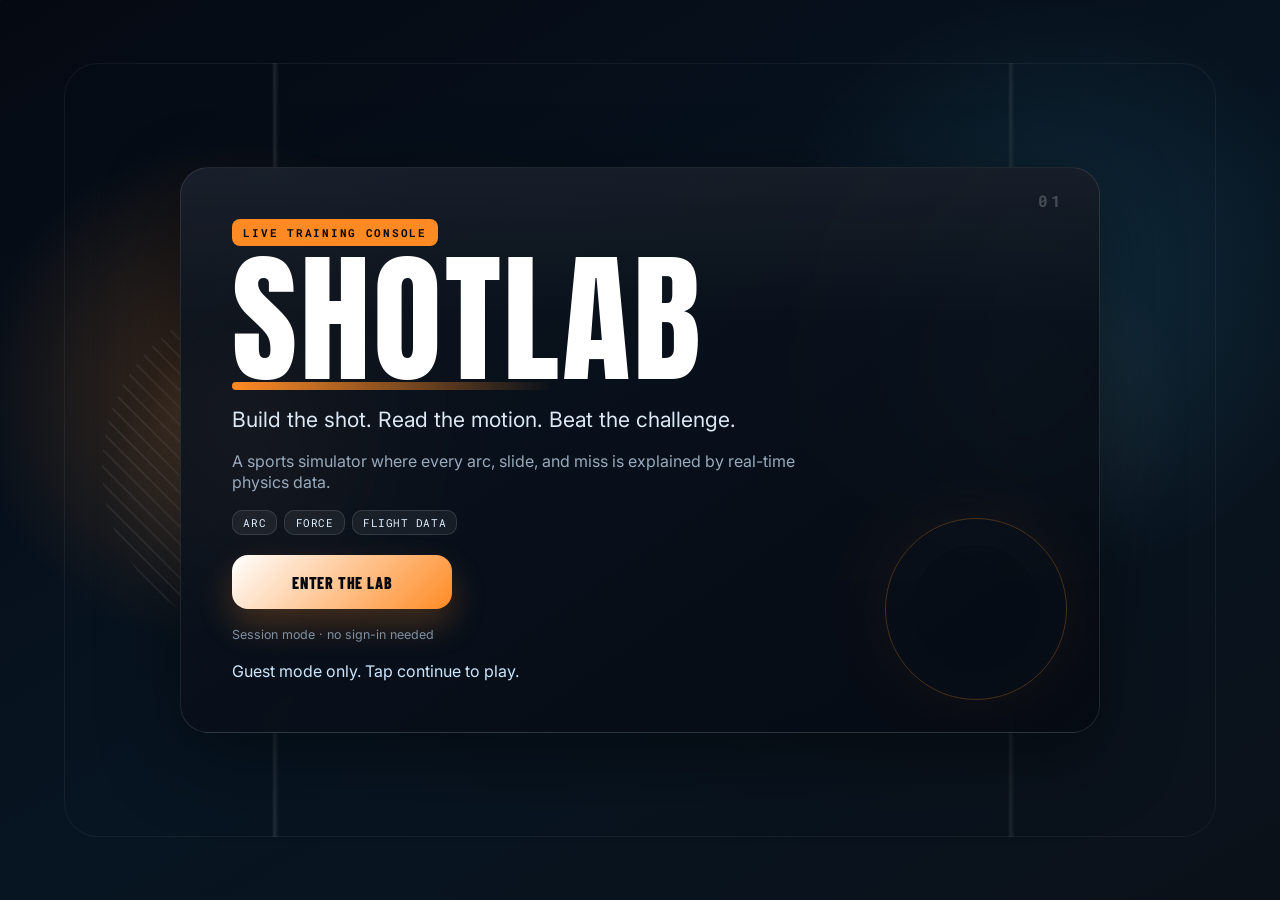
==== index.html @ e9fe4183 "initial commit" ====
<!DOCTYPE html>
<html lang="en">
<head>
  <meta charset="UTF-8" />
  <meta name="viewport" content="width=device-width, initial-scale=1.0" />
  <title>Sports Physics Lab</title>
  <link rel="preconnect" href="https://fonts.googleapis.com" />
  <link rel="preconnect" href="https://fonts.gstatic.com" crossorigin />
  <link href="https://fonts.googleapis.com/css2?family=Anton&family=Barlow+Condensed:wght@500;600;700;800&family=Inter:wght@400;500;600;700;800&family=Roboto+Mono:wght@500;700&display=swap" rel="stylesheet" />
  <link rel="stylesheet" href="styles.css" />
</head>
<body>
  <main class="app">
    <section id="nameScreen" class="screen auth-screen">
      <div class="auth-backdrop"></div>
      <div class="card auth-card">
        <p class="badge">Live Training Console</p>
        <h1 class="hero-title">ShotLab</h1>
        <p class="hero-subtitle">Build the shot. Read the motion. Beat the challenge.</p>
        <p class="hero-welcome">A sports simulator where every arc, slide, and miss is explained by real-time physics data.</p>
        <div class="hero-pill-row" aria-hidden="true">
          <span class="hero-pill">Arc</span>
          <span class="hero-pill">Force</span>
          <span class="hero-pill">Flight Data</span>
        </div>
        <div class="hero-actions">
          <button id="guestBtn" class="btn btn-primary">Enter the Lab</button>
        </div>
        <p class="auth-footnote">Session mode · no sign-in needed</p>
        <p id="authMessage" class="message"></p>
      </div>
    </section>

    <section id="sportScreen" class="screen hidden auth-screen">
      <div class="auth-backdrop"></div>
      <div class="card auth-card">
        <h2 class="hero-title">Pick Your Arena</h2>
        <p class="hero-subtitle">Three sports. Three motion styles. One physics engine.</p>
        <div class="sport-grid" style="margin-top: 1.4rem;">
          <button class="sport-option selected" data-sport="basketball">
            <strong>Hoops</strong>
            <span>High arc · rim target</span>
          </button>
          <button class="sport-option" data-sport="soccer">
            <strong>Pitch</strong>
            <span>Lift · drop · net</span>
          </button>
          <button class="sport-option" data-sport="hockey">
            <strong>Ice</strong>
            <span>Fast line · moving goalie</span>
          </button>
        </div>
        <div class="level-actions" style="margin-top: 1.2rem;">
          <button id="sportBackBtn" class="btn btn-secondary">Back</button>
        </div>
      </div>
    </section>

    <section id="levelScreen" class="screen hidden">
      <div class="card level-card">
        <h2>Welcome, <span id="welcomeName"></span></h2>
        <p class="sub">Choose your training pressure.</p>
        <div class="level-grid">
          <button class="level-option selected" data-level="easy">
            <strong>Easy</strong>
          </button>
          <button class="level-option" data-level="medium">
            <strong>Medium</strong>
          </button>
          <button class="level-option" data-level="hard">
            <strong>Hard</strong>
          </button>
        </div>
        <section class="readout level-challenge-box">
          <h3 id="challengeTitle">Challenge</h3>
          <p id="challengeSummary" class="coord-note"></p>
          <div id="challengeList" class="challenge-list"></div>
        </section>
        <div class="level-actions">
          <button id="startGameBtn" class="btn btn-primary">Start Run</button>
          <button id="changeNameBtn" class="btn btn-secondary">Change Sport</button>
        </div>
      </div>
    </section>

    <section id="gameScreen" class="screen hidden">
      <header class="card topbar">
        <div>
          <h2 id="hudTitle">Physics Hoops Lab</h2>
          <p><strong id="hudName"></strong> · <span id="hudLevel"></span></p>
        </div>
        <p id="lockInfo" class="lock-info"></p>
      </header>

      <div class="layout">
        <section class="card court-card">
          <div class="court-stage">
            <div id="verticalRow" class="control-row hidden">
              <label for="verticalInput">Player Height <span id="verticalValue">390</span></label>
              <input id="verticalInput" type="range" min="150" max="450" step="5" value="390" />
            </div>
            <canvas id="courtCanvas" width="980" height="560" aria-label="Basketball physics simulator"></canvas>
          </div>
          <section class="readout readout-court">
            <h3>Live Motion Data</h3>
            <p id="coordNote" class="coord-note"></p>
            <div class="readout-grid">
              <div><span>Initial speed</span><strong id="speedReadout">0.0 px/s</strong></div>
              <div><span>vx (horizontal)</span><strong id="vxReadout">0.0 px/s</strong></div>
              <div><span>vy (vertical)</span><strong id="vyReadout">0.0 px/s</strong></div>
              <div><span>ax (net)</span><strong id="axReadout">0.0 px/s²</strong></div>
              <div><span>ay (net)</span><strong id="ayReadout">0.0 px/s²</strong></div>
              <div><span>Flight time t</span><strong id="timeReadout">0.00 s</strong></div>
            </div>
            <div class="equations">
              <p>x = x₀ + vₓt → <span id="xEqReadout"></span></p>
              <p>y = y₀ + vᵧt + ½at² → <span id="yEqReadout"></span></p>
            </div>
          </section>

        </section>

        <aside class="card panel">
          <div class="stats">
            <div><span>Score</span><strong id="scoreStat">0</strong></div>
            <div><span>Shots</span><strong id="shotsStat">0</strong></div>
            <div><span>Streak</span><strong id="streakStat">0</strong></div>
            <div><span>Best</span><strong id="bestStat">0</strong></div>
          </div>

          <div class="control-row">
            <label for="angleInput">Angle <span id="angleValue">52°</span></label>
            <input id="angleInput" type="range" min="20" max="85" value="52" />
          </div>

          <div class="control-row">
            <label for="powerInput">Power <span id="powerValue">58</span></label>
            <input id="powerInput" type="range" min="30" max="92" value="58" />
          </div>

          <div class="control-row">
            <label for="gravityInput">Gravity <span id="gravityValue">9.8</span></label>
            <input id="gravityInput" type="range" min="6" max="14" step="0.1" value="9.8" />
          </div>

          <div class="control-row">
            <label for="distanceInput">Launch Distance <span id="distanceValue">Mid-range</span></label>
            <input id="distanceInput" type="range" min="100" max="260" step="1" value="130" />
          </div>

          <div id="spotRow" class="spot-row hidden">
            <p id="spotInfo" class="sub">Spot challenge</p>
          </div>

          <div class="preview-row">
            <input id="previewToggle" type="checkbox" checked />
            <label for="previewToggle">Show trajectory line guide</label>
          </div>

          <div class="decomposition-row">
            <div><span>Launch vx</span><strong id="sideVxReadout">0.0 px/s</strong></div>
            <div><span>Launch vy</span><strong id="sideVyReadout">0.0 px/s</strong></div>
          </div>

          <div class="actions">
            <button id="shootBtn" class="btn btn-primary">Launch</button>
            <button id="resetBtn" class="btn btn-secondary">Reset Shot</button>
            <button id="backBtn" class="btn btn-secondary">Back to Levels</button>
          </div>

          <p id="feedbackMessage" class="message">Tune values and shoot.</p>
        </aside>
      </div>

      <div id="shotReview" class="shot-review hidden">
        <div class="card shot-review-card">
          <div class="shot-review-head">
            <h3>Post-Shot Breakdown</h3>
            <p id="shotGraphMeta" class="sub">x = distance, y = height.</p>
          </div>
          <div class="graph-container">
            <canvas id="shotGraphCanvas" width="980" height="290" aria-label="Shot trajectory graph"></canvas>
            <div id="graphTooltip" class="graph-tooltip hidden">
              <p id="tooltipContent"></p>
            </div>
          </div>
          <div id="shotSummary" class="shot-summary">
            <p id="summaryText"></p>
          </div>
          <div class="shot-review-actions">
            <button id="reviewTryAgainBtn" class="btn btn-primary">Try Again</button>
          </div>
        </div>
      </div>

      <div id="shotNotice" class="shot-notice hidden">
        <div class="card shot-notice-card">
          <h3 id="shotNoticeTitle">Shot Result</h3>
          <p id="shotNoticeMessage" class="sub">Result text</p>
          <div class="shot-notice-actions">
            <button id="nextChallengeBtn" class="btn btn-secondary hidden">Try Next Challenge</button>
            <button id="tryAgainBtn" class="btn btn-primary">Try Again</button>
          </div>
        </div>
      </div>
    </section>
  </main>

  <script src="script.js"></script>
</body>
</html>
---- styles.css ----
:root {
  --bg-1: #050914;
  --bg-2: #071424;
  --bg-3: #0b2235;
  --surface: rgba(8, 18, 31, 0.82);
  --surface-2: rgba(12, 28, 45, 0.72);
  --surface-3: rgba(15, 38, 60, 0.58);
  --line: rgba(180, 220, 255, 0.18);
  --line-strong: rgba(160, 220, 255, 0.38);
  --text: #f4f8fb;
  --muted: #9eb7cb;
  --accent: #56c7ff;
  --accent-2: #8ff5d3;
  --warning: #ffb86b;
  --success: #6fffc7;
  --danger: #ff7fa5;
  --shadow: 0 22px 70px rgba(0, 0, 0, 0.42);
  --font-body: "Sora", Inter, "Segoe UI", Roboto, sans-serif;
  --font-display: "Bebas Neue", "Sora", Inter, sans-serif;
}

* {
  box-sizing: border-box;
}

html {
  background: #050914;
}

body {
  margin: 0;
  min-height: 100vh;
  font-family: var(--font-body);
  color: var(--text);
  background:
    radial-gradient(circle at 12% 10%, rgba(80, 180, 255, 0.18), transparent 30%),
    radial-gradient(circle at 84% 8%, rgba(143, 245, 211, 0.12), transparent 28%),
    radial-gradient(circle at 50% 105%, rgba(255, 160, 85, 0.12), transparent 36%),
    linear-gradient(135deg, var(--bg-1), var(--bg-2) 54%, var(--bg-3));
  overflow-x: hidden;
}

body::before {
  content: "";
  position: fixed;
  inset: 0;
  pointer-events: none;
  background:
    linear-gradient(rgba(255, 255, 255, 0.028) 1px, transparent 1px),
    linear-gradient(90deg, rgba(255, 255, 255, 0.024) 1px, transparent 1px),
    repeating-linear-gradient(-35deg, rgba(98, 195, 255, 0.035) 0 1px, transparent 1px 28px);
  background-size: 64px 64px, 64px 64px, auto;
  mask-image: linear-gradient(to bottom, rgba(0,0,0,0.8), rgba(0,0,0,0.25));
}

.app {
  width: 100%;
  min-height: 100vh;
  position: relative;
}

.screen {
  min-height: 100vh;
  display: grid;
  place-items: center;
  padding: 1rem;
}

.hidden {
  display: none !important;
}

.card {
  border: 1px solid var(--line);
  border-radius: 24px;
  background:
    linear-gradient(180deg, rgba(255,255,255,0.045), transparent 22%),
    linear-gradient(155deg, rgba(12, 29, 48, 0.88), rgba(5, 13, 25, 0.9));
  box-shadow: var(--shadow), inset 0 1px 0 rgba(255, 255, 255, 0.07);
  backdrop-filter: blur(14px);
}

h1, h2, h3 {
  margin: 0;
  font-family: var(--font-display);
  letter-spacing: 0.04em;
  font-weight: 400;
  line-height: 0.95;
}

.sub {
  margin: 0;
  color: var(--muted);
  line-height: 1.45;
}

label {
  font-size: 0.86rem;
  color: #b6cce0;
}

input {
  font: inherit;
}

input:focus-visible, button:focus-visible {
  outline: 2px solid rgba(86, 199, 255, 0.7);
  outline-offset: 3px;
}

.btn {
  border: 0;
  border-radius: 16px;
  padding: 0.72rem 1.05rem;
  font: inherit;
  font-weight: 800;
  letter-spacing: -0.02em;
  cursor: pointer;
  transition: transform 180ms ease, filter 180ms ease, box-shadow 180ms ease, border-color 180ms ease;
}

.btn:hover {
  transform: translateY(-2px);
  filter: brightness(1.08);
}

.btn:active {
  transform: translateY(0);
}

.btn-primary {
  color: #06121e;
  background: linear-gradient(135deg, #e7f8ff 0%, #8bdfff 48%, #30b9ff 100%);
  box-shadow: 0 16px 32px rgba(48, 185, 255, 0.23), inset 0 -2px 0 rgba(0, 0, 0, 0.16);
}

.btn-secondary,
.btn-ghost {
  color: #eaf6ff;
  background: rgba(255, 255, 255, 0.055);
  border: 1px solid var(--line-strong);
}

.message {
  margin: 0.2rem 0 0;
  min-height: 1.2em;
  color: #cfe5f7;
}

.badge {
  width: fit-content;
  margin: 0 auto;
  color: #b8ffe8;
  text-transform: uppercase;
  letter-spacing: 0.14em;
  font-size: 0.68rem;
  font-weight: 800;
  border: 1px solid rgba(143, 245, 211, 0.32);
  border-radius: 999px;
  background: rgba(143, 245, 211, 0.08);
  padding: 0.38rem 0.72rem;
}

.auth-screen {
  position: relative;
  overflow: hidden;
  isolation: isolate;
}

.auth-backdrop {
  position: absolute;
  inset: 0;
  z-index: 0;
  background:
    radial-gradient(circle at 18% 35%, rgba(86, 199, 255, 0.14), transparent 18%),
    radial-gradient(circle at 78% 65%, rgba(255, 184, 107, 0.12), transparent 18%),
    linear-gradient(135deg, rgba(8, 21, 35, 0.25), rgba(4, 10, 20, 0.68));
}

.auth-backdrop::before {
  content: "";
  position: absolute;
  inset: 9% 6%;
  border-radius: 26px;
  border: 1px solid rgba(160, 220, 255, 0.14);
  background:
    linear-gradient(to right, transparent 16%, rgba(111, 208, 255, 0.18) 16.2%, transparent 16.6%),
    linear-gradient(to left, transparent 16%, rgba(111, 208, 255, 0.13) 16.2%, transparent 16.6%),
    linear-gradient(to bottom, transparent 56%, rgba(111, 208, 255, 0.14) 56.2%, transparent 56.6%);
  opacity: 0.72;
}

.auth-backdrop::after {
  content: "";
  position: absolute;
  width: min(340px, 40vw);
  aspect-ratio: 1;
  left: 10%;
  top: 22%;
  border-radius: 999px;
  background: radial-gradient(circle at 38% 34%, rgba(255,255,255,0.22), transparent 22%), radial-gradient(circle, rgba(90, 190, 255, 0.18), transparent 68%);
  filter: blur(0.2px);
  opacity: 0.62;
  animation: floatOrb 9s ease-in-out infinite;
}

.auth-card {
  position: relative;
  z-index: 1;
  width: min(860px, 94vw);
  padding: clamp(1.35rem, 3vw, 2.2rem);
  display: grid;
  gap: 0.85rem;
  text-align: center;
}

.auth-card::before {
  content: "";
  position: absolute;
  inset: 12px;
  border-radius: 18px;
  border: 1px solid rgba(180, 220, 255, 0.14);
  pointer-events: none;
}

.hero-title {
  font-size: clamp(3.6rem, 8.8vw, 5.8rem);
  text-transform: uppercase;
  text-shadow: 0 14px 42px rgba(86, 199, 255, 0.22);
}

.hero-subtitle {
  margin: 0 auto;
  width: min(62ch, 100%);
  color: #dbeeff;
  font-size: clamp(0.98rem, 2vw, 1.16rem);
  line-height: 1.5;
}

.hero-welcome {
  margin: 0 auto;
  width: min(58ch, 100%);
  color: #afc8dc;
  font-size: 0.95rem;
  line-height: 1.55;
}

.hero-pill-row {
  display: flex;
  justify-content: center;
  gap: 0.5rem;
  flex-wrap: wrap;
}

.hero-pill {
  border: 1px solid rgba(160, 220, 255, 0.24);
  border-radius: 999px;
  background: rgba(255, 255, 255, 0.045);
  color: #d9f1ff;
  font-size: 0.7rem;
  letter-spacing: 0.05em;
  text-transform: uppercase;
  padding: 0.3rem 0.64rem;
}

.hero-actions {
  margin-top: 0.25rem;
  display: grid;
  justify-content: center;
}

.hero-actions .btn {
  min-height: 54px;
  min-width: min(320px, 100%);
  font-size: 1rem;
}

.auth-footnote {
  margin: 0.1rem 0 0;
  color: #86a8c2;
  font-size: 0.78rem;
}

.sport-grid {
  display: grid;
  grid-template-columns: repeat(2, minmax(0, 1fr));
  gap: 0.85rem;
}

.sport-option,
.level-option {
  text-align: center;
  border: 1px solid var(--line);
  border-radius: 18px;
  color: var(--text);
  background: linear-gradient(160deg, rgba(33, 82, 126, 0.44), rgba(13, 31, 51, 0.56));
  padding: 1rem;
  transition: transform 160ms ease, box-shadow 160ms ease, border-color 160ms ease, background 160ms ease;
  cursor: pointer;
}

.sport-option:hover,
.level-option:hover {
  transform: translateY(-2px);
  border-color: rgba(86, 199, 255, 0.52);
  box-shadow: 0 16px 34px rgba(0, 0, 0, 0.28);
}

.sport-option strong,
.level-option strong {
  display: block;
  font-size: 1.05rem;
}

.sport-option span {
  display: block;
  margin-top: 0.25rem;
  color: #a8c2d7;
  font-size: 0.78rem;
}

.sport-option.selected,
.level-option.selected {
  border-color: rgba(86, 199, 255, 0.85);
  background: linear-gradient(160deg, rgba(67, 162, 230, 0.26), rgba(13, 31, 51, 0.62));
  box-shadow: 0 0 0 2px rgba(86, 199, 255, 0.18), 0 18px 34px rgba(31, 149, 224, 0.16);
}

.level-card {
  width: min(1040px, 95vw);
  padding: clamp(1rem, 2vw, 1.4rem);
}

.level-card h2 {
  font-size: clamp(1.6rem, 3.5vw, 2.2rem);
}

.level-grid {
  margin-top: 1rem;
  display: grid;
  grid-template-columns: repeat(3, minmax(0, 1fr));
  gap: 0.9rem;
}

.level-challenge-box {
  margin-top: 0.9rem;
}

.challenge-list {
  display: grid;
  gap: 0.25rem;
  color: #dff1ff;
  font-size: 0.86rem;
  line-height: 1.5;
}

.level-actions {
  margin-top: 1rem;
  display: flex;
  gap: 0.75rem;
  flex-wrap: wrap;
}

#gameScreen {
  display: block;
  padding: 1rem 0 1.25rem;
}

#gameScreen.hidden {
  display: none !important;
}

.topbar {
  width: min(1380px, 96vw);
  margin: 0 auto 0.9rem;
  padding: 0.85rem 1.05rem;
  display: flex;
  justify-content: space-between;
  align-items: center;
  gap: 1rem;
}

.topbar h2 {
  font-size: 1.65rem;
}

.topbar p {
  margin: 0.28rem 0 0;
  color: #b8cfe2;
}

.lock-info {
  margin: 0;
  color: #d7edff;
  font-weight: 800;
}

.layout {
  width: min(1380px, 96vw);
  margin: 0 auto;
  display: grid;
  grid-template-columns: minmax(0, 1fr) minmax(300px, 370px);
  gap: 1rem;
  align-items: start;
}

.court-card {
  padding: 0.9rem;
}

.court-stage {
  display: grid;
  grid-template-columns: 58px minmax(0, 1fr);
  gap: 0.75rem;
  align-items: stretch;
}

#courtCanvas {
  width: 100%;
  height: auto;
  display: block;
  border-radius: 18px;
  border: 1px solid rgba(160, 220, 255, 0.42);
  box-shadow: inset 0 0 0 1px rgba(255,255,255,0.03), 0 18px 38px rgba(0,0,0,0.28);
  background: rgba(4, 12, 22, 0.72);
}

.panel {
  padding: 0.85rem;
  position: sticky;
  top: 0.75rem;
  display: grid;
  gap: 0.78rem;
}

.stats {
  display: grid;
  grid-template-columns: repeat(2, minmax(0, 1fr));
  gap: 0.6rem;
}

.stats div,
.decomposition-row div,
.readout-grid div,
.spot-row {
  border: 1px solid rgba(160, 220, 255, 0.2);
  border-radius: 14px;
  background: rgba(255, 255, 255, 0.035);
}

.stats div {
  padding: 0.55rem 0.62rem;
}

.stats span,
.decomposition-row span,
.readout-grid span {
  display: block;
  color: #94adc2;
  font-size: 0.68rem;
  text-transform: uppercase;
  letter-spacing: 0.04em;
}

.stats strong {
  display: block;
  margin-top: 0.08rem;
  font-size: 1.14rem;
}

.control-row {
  display: grid;
  gap: 0.34rem;
}

.control-row label {
  display: flex;
  justify-content: space-between;
  align-items: center;
  gap: 0.7rem;
}

.control-row label span {
  color: #dcefff;
  font-weight: 800;
}

input[type="range"] {
  width: 100%;
  height: 6px;
  padding: 0;
  border: 0;
  border-radius: 999px;
  background: rgba(255, 255, 255, 0.12);
  accent-color: var(--accent);
  cursor: pointer;
}

input[type="range"]::-webkit-slider-thumb {
  cursor: grab;
}

input[type="number"] {
  width: 100%;
  border: 1px solid rgba(160, 220, 255, 0.25);
  background: rgba(5, 14, 26, 0.78);
  border-radius: 14px;
  color: var(--text);
  padding: 0.62rem 0.7rem;
}

#verticalRow {
  display: grid;
  justify-items: center;
  align-content: center;
  gap: 0.5rem;
  padding: 0.35rem 0;
}

#verticalInput {
  width: 24px;
  height: 190px;
  padding: 0;
  appearance: slider-vertical;
  writing-mode: vertical-lr;
  -webkit-appearance: slider-vertical;
  accent-color: var(--accent-2);
}

#verticalRow label {
  width: 100%;
  writing-mode: vertical-rl;
  transform: rotate(180deg);
  text-align: center;
  justify-content: center;
  gap: 0.35rem;
  font-size: 0.76rem;
}

.preview-row {
  display: flex;
  align-items: center;
  gap: 0.5rem;
  color: #bdd4e7;
}

.preview-row input {
  margin: 0;
  accent-color: var(--accent);
}

.decomposition-row {
  display: grid;
  grid-template-columns: repeat(2, minmax(0, 1fr));
  gap: 0.55rem;
}

.decomposition-row div {
  padding: 0.52rem 0.58rem;
}

.decomposition-row strong,
.readout-grid strong {
  display: block;
  margin-top: 0.1rem;
  font-size: 0.88rem;
}

.spot-row {
  padding: 0.55rem 0.62rem;
}

.actions {
  display: grid;
  gap: 0.55rem;
  margin-top: 0.15rem;
}

.readout {
  border: 1px solid rgba(160, 220, 255, 0.2);
  border-radius: 18px;
  padding: 0.74rem;
  background: linear-gradient(155deg, rgba(255,255,255,0.055), rgba(255,255,255,0.025));
}

.readout-court {
  margin-top: 0.85rem;
  width: 100%;
}

.readout h3 {
  font-size: 1.05rem;
  margin-bottom: 0.32rem;
}

.coord-note {
  margin: 0 0 0.55rem;
  font-size: 0.8rem;
  color: #cfe4f7;
  line-height: 1.4;
}

.readout-grid {
  display: grid;
  grid-template-columns: repeat(3, minmax(0, 1fr));
  gap: 0.5rem;
}

.readout-grid div {
  padding: 0.48rem 0.55rem;
}

.equations {
  margin-top: 0.68rem;
  border: 1px solid rgba(143, 245, 211, 0.18);
  border-radius: 16px;
  padding: 0.62rem 0.72rem;
  background: rgba(143, 245, 211, 0.045);
  font-family: "SFMono-Regular", Consolas, "Liberation Mono", monospace;
}

.equations p {
  margin: 0.25rem 0;
  font-size: 0.82rem;
  color: #dff5ff;
  line-height: 1.4;
}

.equations span {
  color: #ffffff;
  font-weight: 800;
}

.shot-notice {
  position: fixed;
  right: 1.2rem;
  top: 1.1rem;
  z-index: 44;
}

.shot-notice-card {
  width: min(420px, 92vw);
  padding: 0.85rem;
  border-color: rgba(143, 245, 211, 0.32);
}

.shot-notice-actions {
  margin-top: 0.55rem;
  display: flex;
  gap: 0.45rem;
  justify-content: flex-end;
  flex-wrap: wrap;
}

.shot-review {
  position: fixed;
  left: 50%;
  bottom: 1rem;
  transform: translateX(-50%);
  width: min(1080px, 95vw);
  z-index: 43;
}

.shot-review-card {
  padding: 0.8rem;
  border-color: rgba(143, 245, 211, 0.24);
}

.shot-review-head {
  display: flex;
  justify-content: space-between;
  gap: 0.8rem;
  align-items: baseline;
}

.shot-review-head h3 {
  font-size: 1.25rem;
}

.graph-container {
  position: relative;
  margin-top: 0.55rem;
}

#shotGraphCanvas {
  width: 100%;
  height: auto;
  display: block;
  border: 1px solid rgba(160, 220, 255, 0.24);
  border-radius: 16px;
  background: rgba(7, 23, 38, 0.82);
  cursor: crosshair;
}

.graph-tooltip {
  position: absolute;
  background: rgba(7, 23, 38, 0.96);
  border: 1px solid rgba(143, 245, 211, 0.5);
  border-radius: 10px;
  padding: 0.62rem 0.8rem;
  font-size: 12px;
  color: rgba(234, 248, 255, 0.95);
  pointer-events: none;
  z-index: 100;
  max-width: 210px;
  line-height: 1.4;
  box-shadow: 0 18px 38px rgba(0,0,0,0.32);
}

.graph-tooltip.hidden {
  display: none;
}

.shot-summary {
  margin-top: 0.65rem;
  padding: 0.7rem 0.85rem;
  background: rgba(255, 255, 255, 0.04);
  border: 1px solid rgba(160, 220, 255, 0.18);
  border-radius: 14px;
  color: #d9ecfb;
  font-size: 0.88rem;
  line-height: 1.5;
}

.shot-summary p {
  margin: 0;
}

.shot-review-actions {
  margin-top: 0.65rem;
  display: flex;
  justify-content: flex-end;
}

.disabled-control {
  opacity: 0.45;
}

@keyframes floatOrb {
  0%, 100% { transform: translate3d(0, 0, 0) scale(1); opacity: 0.55; }
  50% { transform: translate3d(18px, -14px, 0) scale(1.04); opacity: 0.8; }
}

@media (max-width: 1120px) {
  .layout {
    grid-template-columns: 1fr;
  }

  .panel {
    position: static;
  }

  .readout-grid {
    grid-template-columns: repeat(2, minmax(0, 1fr));
  }
}

@media (max-width: 800px) {
  .screen {
    padding: 0.75rem;
  }

  .auth-card {
    padding: 1.3rem 1rem;
  }

  .sport-grid,
  .level-grid,
  .stats,
  .decomposition-row,
  .readout-grid {
    grid-template-columns: 1fr;
  }

  .court-stage {
    grid-template-columns: 1fr;
  }

  #verticalRow {
    justify-items: start;
    align-content: start;
    padding: 0;
  }

  #verticalInput {
    width: 100%;
    height: auto;
    appearance: auto;
    writing-mode: initial;
    -webkit-appearance: auto;
  }

  #verticalRow label {
    writing-mode: initial;
    transform: none;
    justify-content: space-between;
  }

  .topbar,
  .shot-review-head {
    align-items: flex-start;
    flex-direction: column;
  }
}


/* =========================================================
   SHOTLAB SIGNATURE REDESIGN
   Visual/UI only. No gameplay or physics changes live here.
   ========================================================= */
:root {
  --bg-1: #030408;
  --bg-2: #07111d;
  --bg-3: #0d1c29;
  --card: rgba(7, 13, 22, 0.76);
  --card-2: rgba(10, 18, 30, 0.92);
  --line: rgba(255, 255, 255, 0.11);
  --text: #f7fbff;
  --muted: #9fb0c4;
  --accent: #ff8a24;
  --accent-2: #f6d35b;
  --font-body: "Inter", "Segoe UI", sans-serif;
  --font-display: "Anton", "Barlow Condensed", Impact, sans-serif;
  --font-tech: "Roboto Mono", monospace;
}

body[data-sport="basketball"] { --accent: #ff8a24; --accent-2: #ffd166; --sport-glow: rgba(255,138,36,.24); }
body[data-sport="soccer"] { --accent: #2dd36f; --accent-2: #b8ff6a; --sport-glow: rgba(45,211,111,.23); }
body[data-sport="hockey"] { --accent: #58d7ff; --accent-2: #d7fbff; --sport-glow: rgba(88,215,255,.24); }

body {
  background:
    radial-gradient(circle at 12% 18%, var(--sport-glow, rgba(255,138,36,.20)), transparent 28%),
    radial-gradient(circle at 85% 8%, rgba(255,255,255,.08), transparent 25%),
    linear-gradient(118deg, rgba(255,255,255,.045) 0 1px, transparent 1px 22px),
    linear-gradient(155deg, #030408 0%, #07111d 45%, #0b1825 100%);
  overflow-x: hidden;
}

body::before {
  content: "";
  position: fixed;
  inset: 0;
  pointer-events: none;
  background:
    linear-gradient(90deg, transparent 0 49%, rgba(255,255,255,.045) 50%, transparent 51% 100%),
    repeating-linear-gradient(0deg, rgba(255,255,255,.028) 0 1px, transparent 1px 84px);
  mask-image: radial-gradient(circle at center, black 0 60%, transparent 80%);
  opacity: .55;
  z-index: 0;
}

.app { position: relative; z-index: 1; }

.card {
  border: 1px solid rgba(255,255,255,.10);
  background:
    linear-gradient(180deg, rgba(255,255,255,.055), transparent 28%),
    linear-gradient(145deg, rgba(12,20,32,.88), rgba(5,10,18,.86));
  box-shadow: 0 24px 80px rgba(0,0,0,.44);
  border-radius: 28px;
  backdrop-filter: blur(16px);
}

h1, h2, h3 {
  font-family: var(--font-display);
  letter-spacing: .02em;
  text-transform: uppercase;
}

/* Landing: less AI card, more real product hero */
.auth-screen { overflow: hidden; }
.auth-backdrop {
  background:
    radial-gradient(circle at 18% 44%, var(--sport-glow, rgba(255,138,36,.22)), transparent 22%),
    radial-gradient(circle at 82% 32%, rgba(88,215,255,.12), transparent 24%),
    linear-gradient(135deg, rgba(255,255,255,.045) 0 1px, transparent 1px 35px),
    linear-gradient(150deg, #050912, #071522 55%, #0b1119);
}
.auth-backdrop::before {
  inset: 7% 5%;
  border-radius: 34px;
  border: 1px solid rgba(255,255,255,.08);
  background:
    linear-gradient(90deg, transparent 0 18%, rgba(255,255,255,.14) 18.2%, transparent 18.6%),
    linear-gradient(90deg, transparent 0 82%, rgba(255,255,255,.11) 82.2%, transparent 82.6%),
    radial-gradient(circle at 16% 55%, rgba(255,255,255,.10), transparent 14%),
    radial-gradient(circle at 84% 45%, rgba(255,255,255,.08), transparent 16%);
  opacity: .72;
  animation: none;
}
.auth-backdrop::after {
  width: 340px;
  left: 8%;
  top: 33%;
  opacity: .36;
  background:
    radial-gradient(circle at 38% 34%, rgba(255,255,255,.20), transparent 26%),
    repeating-linear-gradient(45deg, rgba(255,255,255,.18) 0 2px, transparent 2px 12px),
    radial-gradient(circle, var(--sport-glow, rgba(255,138,36,.35)), transparent 68%);
  filter: blur(.2px);
}

.auth-card {
  width: min(920px, 92vw);
  min-height: 440px;
  padding: clamp(2rem, 4vw, 3.2rem);
  text-align: left;
  display: grid;
  align-content: center;
  gap: 1rem;
  overflow: hidden;
}
.auth-card::before {
  inset: auto 2rem 2rem auto;
  width: 180px;
  height: 180px;
  border-radius: 50%;
  border: 1px solid var(--accent);
  opacity: .28;
  box-shadow: inset 0 0 0 26px rgba(255,255,255,.03), 0 0 80px var(--sport-glow, rgba(255,138,36,.2));
}
.auth-card::after {
  content: "01";
  position: absolute;
  right: 2.2rem;
  top: 1.4rem;
  font-family: var(--font-tech);
  color: rgba(255,255,255,.22);
  font-weight: 700;
  letter-spacing: .18em;
}
.badge {
  margin: 0;
  width: max-content;
  color: #050912;
  background: var(--accent);
  border: 0;
  border-radius: 8px;
  padding: .42rem .7rem;
  font-family: var(--font-tech);
  font-size: .68rem;
  letter-spacing: .16em;
}
.hero-title {
  font-size: clamp(4rem, 12vw, 8.8rem);
  line-height: .82;
  max-width: 9ch;
  text-shadow: none;
  color: #ffffff;
}
.hero-title::after {
  content: "";
  display: block;
  width: min(320px, 50vw);
  height: 8px;
  margin-top: .28rem;
  background: linear-gradient(90deg, var(--accent), transparent);
  border-radius: 99px;
}
.hero-subtitle, .hero-welcome {
  margin: 0;
  max-width: 46rem;
  color: #dce8f4;
  font-size: clamp(1.05rem, 2vw, 1.32rem);
  line-height: 1.35;
}
.hero-welcome { color: #99aabc; font-size: 1rem; }
.hero-pill-row { justify-content: flex-start; gap: .45rem; }
.hero-pill {
  border-radius: 10px;
  border: 1px solid rgba(255,255,255,.12);
  background: rgba(255,255,255,.06);
  color: #dfefff;
  font-family: var(--font-tech);
  font-size: .68rem;
}
.hero-actions { justify-content: start; }
.hero-actions .btn { min-width: 220px; }
.auth-footnote { color: #7f90a3; }

/* Sport select cards: more like real arena tiles */
.sport-grid {
  display: grid;
  grid-template-columns: repeat(3, minmax(0, 1fr));
  gap: .9rem;
}
.sport-option {
  position: relative;
  min-height: 150px;
  text-align: left;
  border: 1px solid rgba(255,255,255,.11);
  border-radius: 24px;
  color: var(--text);
  padding: 1.15rem;
  overflow: hidden;
  background:
    linear-gradient(145deg, rgba(255,255,255,.08), rgba(255,255,255,.025)),
    #0a1320;
  cursor: pointer;
  transition: transform .2s ease, border-color .2s ease, box-shadow .2s ease;
}
.sport-option::before {
  position: absolute;
  right: .9rem;
  bottom: -.35rem;
  font-family: var(--font-display);
  font-size: 5rem;
  line-height: 1;
  opacity: .18;
}
.sport-option[data-sport="basketball"]::before { content: "●"; color: #ff8a24; }
.sport-option[data-sport="soccer"]::before { content: "◆"; color: #2dd36f; }
.sport-option[data-sport="hockey"]::before { content: "▰"; color: #58d7ff; }
.sport-option:hover, .sport-option.selected {
  transform: translateY(-4px);
  border-color: var(--accent);
  box-shadow: 0 18px 44px var(--sport-glow, rgba(255,138,36,.18));
}
.sport-option strong {
  display: block;
  font-family: var(--font-display);
  font-size: 2.1rem;
  text-transform: uppercase;
  letter-spacing: .02em;
}
.sport-option span { color: #9fb0c4; font-size: .92rem; }

/* Level page */
.level-card { width: min(1100px, 94vw); padding: 1.6rem; }
.level-card > h2 { font-size: 2.2rem; }
.level-grid { gap: .85rem; }
.level-option {
  min-height: 88px;
  border-radius: 22px;
  text-align: left;
  padding: 1rem 1.1rem;
  background: linear-gradient(145deg, rgba(255,255,255,.07), rgba(255,255,255,.025));
}
.level-option strong { text-align: left; font-family: var(--font-display); font-size: 2rem; }
.level-option.selected { border-color: var(--accent); box-shadow: 0 0 0 2px color-mix(in srgb, var(--accent) 32%, transparent); }
.challenge-list { font-family: var(--font-tech); font-size: .82rem; line-height: 1.55; }

/* Game layout: canvas first, console second */
#gameScreen { padding: 1rem clamp(.6rem, 2vw, 1.4rem) 1.2rem; }
.topbar {
  width: min(1480px, 96vw);
  margin: 0 auto 1rem;
  padding: .95rem 1.15rem;
  border-radius: 22px;
  display: flex;
  justify-content: space-between;
  align-items: center;
}
.topbar h2 { font-size: 2rem; }
.topbar p { margin: .1rem 0 0; color: var(--muted); }
.lock-info {
  font-family: var(--font-tech);
  color: var(--accent);
  text-transform: uppercase;
  letter-spacing: .1em;
}
.layout {
  width: min(1480px, 96vw);
  margin: 0 auto;
  display: grid;
  grid-template-columns: minmax(0, 1fr) 360px;
  gap: 1rem;
  align-items: start;
}
.court-card { padding: .95rem; border-radius: 26px; }
.court-stage { gap: .85rem; }
#courtCanvas {
  border-radius: 22px;
  border: 1px solid rgba(255,255,255,.14);
  box-shadow: inset 0 0 0 1px rgba(255,255,255,.04), 0 20px 60px rgba(0,0,0,.35);
}
.panel {
  position: sticky;
  top: 1rem;
  padding: 1rem;
  border-radius: 26px;
}
.stats {
  display: grid;
  grid-template-columns: repeat(2, 1fr);
  gap: .55rem;
}
.stats div, .decomposition-row div, .readout-grid div {
  border: 1px solid rgba(255,255,255,.10);
  background: rgba(255,255,255,.045);
  border-radius: 16px;
  box-shadow: none;
}
.stats span, .decomposition-row span, .readout-grid span {
  font-family: var(--font-tech);
  text-transform: uppercase;
  letter-spacing: .08em;
  font-size: .68rem;
  color: #91a4b9;
}
.stats strong, .decomposition-row strong, .readout-grid strong {
  font-family: var(--font-tech);
  color: #ffffff;
}
.control-row { margin-top: .85rem; }
.control-row label {
  display: flex;
  justify-content: space-between;
  font-family: var(--font-tech);
  text-transform: uppercase;
  letter-spacing: .06em;
  color: #c9d8e8;
  font-size: .76rem;
}
input[type="range"] {
  accent-color: var(--accent);
  height: 8px;
  padding: 0;
}
input[type="number"] {
  width: 100%;
  border-radius: 14px;
  border-color: rgba(255,255,255,.12);
  background: rgba(0,0,0,.20);
  font-family: var(--font-tech);
  color: #fff;
}
.preview-row {
  margin: .95rem 0;
  padding: .65rem .75rem;
  border-radius: 14px;
  background: rgba(255,255,255,.04);
  border: 1px solid rgba(255,255,255,.08);
}
.actions { display: grid; gap: .55rem; }
.btn {
  border-radius: 16px;
  text-transform: uppercase;
  font-family: "Barlow Condensed", var(--font-body);
  font-size: 1.08rem;
  letter-spacing: .05em;
}
.btn-primary {
  color: #06080d;
  background: linear-gradient(135deg, #ffffff, var(--accent));
  box-shadow: 0 16px 34px var(--sport-glow, rgba(255,138,36,.18));
}
.btn-secondary, .btn-ghost {
  background: rgba(255,255,255,.045);
  border: 1px solid rgba(255,255,255,.12);
}

/* Physics readout: compact telemetry instead of bulky boxes */
.readout {
  border-radius: 20px;
  border: 1px solid rgba(255,255,255,.10);
  background: rgba(0,0,0,.18);
}
.readout-court {
  margin-top: .85rem;
  padding: .9rem;
}
.readout h3 {
  font-size: 1.35rem;
  color: #fff;
}
.coord-note { color: #aebed0; }
.readout-grid {
  grid-template-columns: repeat(3, minmax(0, 1fr));
  gap: .55rem;
}
.equations {
  margin-top: .7rem;
  padding: .85rem;
  border-radius: 16px;
  border: 1px solid rgba(255,255,255,.10);
  background:
    linear-gradient(90deg, color-mix(in srgb, var(--accent) 12%, transparent), transparent),
    rgba(0,0,0,.20);
  font-family: var(--font-tech);
}
.equations p { margin: .25rem 0; color: #dceaff; }
.equations span { color: var(--accent-2); font-weight: 700; }

/* Shot result modal/panel */
.shot-notice-card, .shot-review-card {
  border-color: color-mix(in srgb, var(--accent) 42%, rgba(255,255,255,.12));
}
.shot-review {
  width: min(980px, 94vw);
}
#shotGraphCanvas {
  border-radius: 18px;
  border-color: rgba(255,255,255,.12);
}
.shot-summary {
  border-left: 4px solid var(--accent);
  background: rgba(255,255,255,.045);
}
.graph-tooltip { border-color: var(--accent); }

@media (max-width: 980px) {
  .sport-grid { grid-template-columns: 1fr; }
  .layout { grid-template-columns: 1fr; }
  .panel { position: static; }
  .readout-grid { grid-template-columns: repeat(2, minmax(0,1fr)); }
  .auth-card { text-align: left; }
}
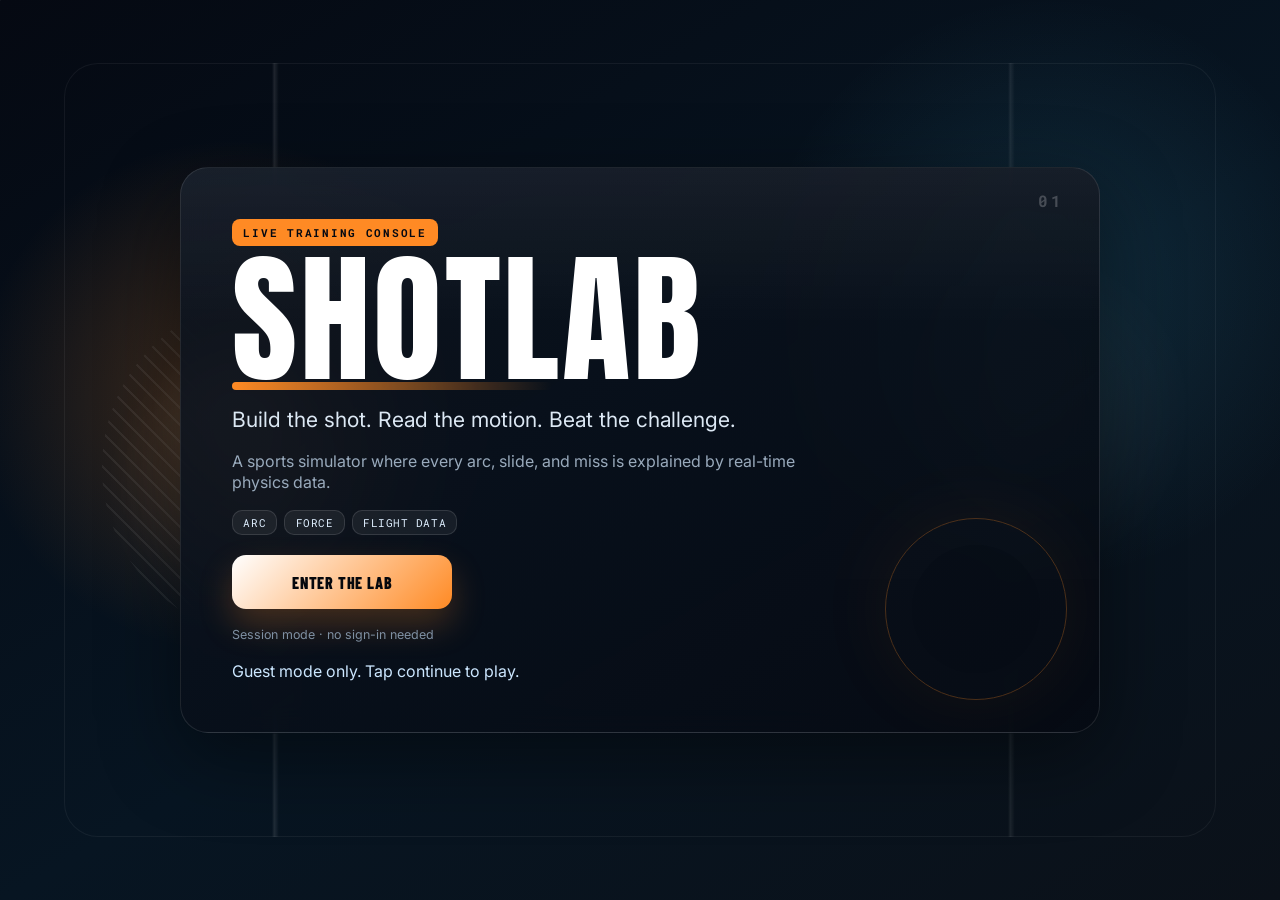
==== commit 3b7d6b49: "Add changes" ====
--- a/index.html
+++ b/index.html
@@ -40,14 +40,17 @@
           <button class="sport-option selected" data-sport="basketball">
             <strong>Hoops</strong>
             <span>High arc · rim target</span>
+            <span class="completion-mark" aria-hidden="true"></span>
           </button>
           <button class="sport-option" data-sport="soccer">
             <strong>Pitch</strong>
             <span>Lift · drop · net</span>
+            <span class="completion-mark" aria-hidden="true"></span>
           </button>
           <button class="sport-option" data-sport="hockey">
             <strong>Ice</strong>
             <span>Fast line · moving goalie</span>
+            <span class="completion-mark" aria-hidden="true"></span>
           </button>
         </div>
         <div class="level-actions" style="margin-top: 1.2rem;">
@@ -63,17 +66,21 @@
         <div class="level-grid">
           <button class="level-option selected" data-level="easy">
             <strong>Easy</strong>
+            <span class="completion-mark" aria-hidden="true"></span>
           </button>
           <button class="level-option" data-level="medium">
             <strong>Medium</strong>
+            <span class="completion-mark" aria-hidden="true"></span>
           </button>
           <button class="level-option" data-level="hard">
             <strong>Hard</strong>
+            <span class="completion-mark" aria-hidden="true"></span>
           </button>
         </div>
         <section class="readout level-challenge-box">
           <h3 id="challengeTitle">Challenge</h3>
           <p id="challengeSummary" class="coord-note"></p>
+          <p id="challengeTip" class="challenge-tip"></p>
           <div id="challengeList" class="challenge-list"></div>
         </section>
         <div class="level-actions">
@@ -106,18 +113,21 @@
             <p id="coordNote" class="coord-note"></p>
             <div class="readout-grid">
               <div><span>Initial speed</span><strong id="speedReadout">0.0 px/s</strong></div>
-              <div><span>vx (horizontal)</span><strong id="vxReadout">0.0 px/s</strong></div>
-              <div><span>vy (vertical)</span><strong id="vyReadout">0.0 px/s</strong></div>
-              <div><span>ax (net)</span><strong id="axReadout">0.0 px/s²</strong></div>
-              <div><span>ay (net)</span><strong id="ayReadout">0.0 px/s²</strong></div>
-              <div><span>Flight time t</span><strong id="timeReadout">0.00 s</strong></div>
+              <div><span>Horizontal velocity</span><strong id="vxReadout">0.0 px/s</strong></div>
+              <div><span>Vertical velocity</span><strong id="vyReadout">0.0 px/s</strong></div>
+              <div><span>Horizontal accel.</span><strong id="axReadout">0.0 px/s²</strong></div>
+              <div><span>Vertical accel.</span><strong id="ayReadout">0.0 px/s²</strong></div>
+              <div><span>Flight time</span><strong id="timeReadout">0.00 s</strong></div>
             </div>
             <div class="equations">
-              <p>x = x₀ + vₓt → <span id="xEqReadout"></span></p>
-              <p>y = y₀ + vᵧt + ½at² → <span id="yEqReadout"></span></p>
+                <p>x = x₀ + vₓt → <span id="xEqReadout"></span></p>
+                <p>y = y₀ + vᵧt + ½at² → <span id="yEqReadout"></span></p>
+                <div class="full-equation">
+                  <h4>Full equations (plugged values)</h4>
+                  <pre id="fullEquation" aria-live="polite"></pre>
+                </div>
             </div>
           </section>
-
         </section>
 
         <aside class="card panel">
@@ -143,6 +153,11 @@
             <input id="gravityInput" type="range" min="6" max="14" step="0.1" value="9.8" />
           </div>
 
+          <div id="airResistanceRow" class="control-row hidden">
+            <label for="airResistanceInput">Air resistance <span id="airResistanceValue">0.006</span></label>
+            <input id="airResistanceInput" type="range" min="0" max="0.02" step="0.001" value="0.006" />
+          </div>
+
           <div class="control-row">
             <label for="distanceInput">Launch Distance <span id="distanceValue">Mid-range</span></label>
             <input id="distanceInput" type="range" min="100" max="260" step="1" value="130" />
@@ -158,8 +173,8 @@
           </div>
 
           <div class="decomposition-row">
-            <div><span>Launch vx</span><strong id="sideVxReadout">0.0 px/s</strong></div>
-            <div><span>Launch vy</span><strong id="sideVyReadout">0.0 px/s</strong></div>
+            <div><span>Launch horiz. vel.</span><strong id="sideVxReadout">0.0 px/s</strong></div>
+            <div><span>Launch vert. vel.</span><strong id="sideVyReadout">0.0 px/s</strong></div>
           </div>
 
           <div class="actions">
@@ -169,7 +184,24 @@
           </div>
 
           <p id="feedbackMessage" class="message">Tune values and shoot.</p>
+          <div id="sliderInfoPopup" class="slider-info-popup hidden" role="dialog" aria-live="polite"></div>
         </aside>
+      </div>
+
+      <div class="energy-bar-container">
+        <div class="combined-energy-bar">
+          <div id="kePortion" class="energy-portion kinetic" style="width: 0%;">
+            <span class="portion-label">KE</span>
+          </div>
+          <div id="pePortion" class="energy-portion potential" style="width: 0%;">
+            <span class="portion-label">PE</span>
+          </div>
+        </div>
+        <div class="energy-info">
+          <span id="keLabel">KE: 0 J</span>
+          <span id="peLabel">PE: 0 J</span>
+          <span id="totalLabel">Total: 0 J</span>
+        </div>
       </div>
 
       <div id="shotReview" class="shot-review hidden">
--- a/styles.css
+++ b/styles.css
@@ -263,6 +263,46 @@
   padding: 0.3rem 0.64rem;
 }
 
+.sport-option,
+.level-option {
+  position: relative;
+}
+
+.completion-mark {
+  position: absolute;
+  top: 0.8rem;
+  right: 0.8rem;
+  min-width: 1.8rem;
+  height: 1.8rem;
+  display: inline-flex;
+  align-items: center;
+  justify-content: center;
+  border-radius: 999px;
+  font-size: 0.82rem;
+  font-weight: 800;
+  color: #8cffd5;
+  background: rgba(140, 255, 213, 0.14);
+  border: 1px solid rgba(140, 255, 213, 0.28);
+}
+
+.level-option .completion-mark {
+  top: 0.7rem;
+  right: 0.7rem;
+}
+
+/* Visual highlight for completed levels and sports */
+.level-option.completed {
+  border-color: rgba(111, 208, 255, 0.9);
+  background: linear-gradient(160deg, rgba(67, 162, 230, 0.12), rgba(6, 16, 26, 0.48));
+  box-shadow: 0 12px 30px rgba(86, 199, 255, 0.08);
+  transform: translateY(-2px);
+}
+
+.sport-option.all-complete {
+  border-color: rgba(143, 245, 211, 0.9);
+  box-shadow: 0 10px 26px rgba(143, 245, 211, 0.06);
+}
+
 .hero-actions {
   margin-top: 0.25rem;
   display: grid;
@@ -352,6 +392,143 @@
   color: #dff1ff;
   font-size: 0.86rem;
   line-height: 1.5;
+}
+
+.challenge-tip {
+  margin: 0.75rem 0 0;
+  color: #c5e6ff;
+  font-size: 0.92rem;
+  line-height: 1.6;
+  border-left: 3px solid rgba(86, 199, 255, 0.55);
+  padding-left: 1rem;
+  opacity: 0.95;
+}
+
+.full-equation {
+  margin-top: 0.7rem;
+}
+.full-equation h4 {
+  margin: 0 0 0.35rem 0;
+  font-size: 0.95rem;
+  color: #dff8ff;
+  font-weight: 700;
+}
+.full-equation pre {
+  margin: 0;
+  padding: 0.6rem 0.8rem;
+  background: rgba(6, 20, 34, 0.48);
+  border-radius: 10px;
+  border: 1px solid rgba(120, 210, 255, 0.06);
+  color: #d7f6ff;
+  font-family: ui-monospace, SFMono-Regular, Menlo, Monaco, "Roboto Mono", monospace;
+  font-size: 0.86rem;
+  line-height: 1.4;
+  white-space: pre-wrap;
+}
+
+.energy-panel {
+  margin-top: 1rem;
+  padding: 0.85rem 0.95rem;
+  background: rgba(4, 13, 26, 0.72);
+  border: 1px solid rgba(111, 208, 255, 0.12);
+  border-radius: 16px;
+}
+.energy-panel h4 {
+  margin: 0 0 0.7rem 0;
+  font-size: 1rem;
+  letter-spacing: 0.02em;
+}
+.energy-stat {
+  display: grid;
+  gap: 0.4rem;
+  margin-top: 0.6rem;
+}
+.energy-label-row {
+  display: flex;
+  justify-content: space-between;
+  gap: 0.75rem;
+  align-items: center;
+  color: #d6e9ff;
+  font-size: 0.9rem;
+}
+.energy-bar {
+  width: 100%;
+  height: 12px;
+  background: rgba(255, 255, 255, 0.06);
+  border-radius: 999px;
+  overflow: hidden;
+}
+.energy-bar-fill {
+  height: 100%;
+  width: 0%;
+  transition: width 120ms ease;
+}
+.energy-bar-fill.kinetic {
+  background: linear-gradient(90deg, #7fd2ff, #4c89ff);
+}
+.energy-bar-fill.potential {
+  background: linear-gradient(90deg, #aedc8d, #5dce9a);
+}
+
+.energy-bar-container {
+  width: min(1480px, 96vw);
+  margin: 0 auto;
+  padding: .8rem 1rem;
+  background: rgba(10, 18, 30, 0.92);
+  border: 1px solid rgba(255, 255, 255, 0.10);
+  border-radius: 20px;
+}
+
+.combined-energy-bar {
+  display: flex;
+  width: 100%;
+  height: 18px;
+  border-radius: 10px;
+  overflow: hidden;
+  gap: 0;
+  background: rgba(255, 255, 255, 0.04);
+  border: 1px solid rgba(255, 255, 255, 0.08);
+  margin-bottom: .6rem;
+}
+
+.energy-portion {
+  height: 100%;
+  display: flex;
+  align-items: center;
+  justify-content: center;
+  transition: width 150ms ease;
+  position: relative;
+}
+
+.energy-portion.kinetic {
+  background: linear-gradient(90deg, #7fd2ff, #4c89ff);
+}
+
+.energy-portion.potential {
+  background: linear-gradient(90deg, #aedc8d, #5dce9a);
+}
+
+.portion-label {
+  font-family: var(--font-tech);
+  font-size: .65rem;
+  font-weight: 700;
+  color: rgba(255, 255, 255, 0.8);
+  text-shadow: 0 1px 2px rgba(0, 0, 0, 0.5);
+  letter-spacing: .06em;
+}
+
+.energy-info {
+  display: flex;
+  justify-content: space-around;
+  gap: .8rem;
+  font-family: var(--font-tech);
+  font-size: .8rem;
+  color: #d6e9ff;
+}
+
+.energy-info span {
+  flex: 1;
+  text-align: center;
 }
 
 .level-actions {
@@ -741,13 +918,29 @@
   50% { transform: translate3d(18px, -14px, 0) scale(1.04); opacity: 0.8; }
 }
 
-@media (max-width: 1120px) {
+@media (max-width: 900px) {
   .layout {
     grid-template-columns: 1fr;
   }
 
   .panel {
     position: static;
+  }
+
+  .readout-grid {
+    grid-template-columns: repeat(2, minmax(0, 1fr));
+    gap: .45rem;
+  }
+}
+
+@media (max-width: 980px) {
+  .layout {
+    grid-template-columns: 1fr;
+  }
+
+  .panel {
+    position: static;
+    top: auto;
   }
 
   .readout-grid {
@@ -1045,9 +1238,9 @@
 #gameScreen { padding: 1rem clamp(.6rem, 2vw, 1.4rem) 1.2rem; }
 .topbar {
   width: min(1480px, 96vw);
-  margin: 0 auto 1rem;
-  padding: .95rem 1.15rem;
-  border-radius: 22px;
+  margin: 0 auto 0.8rem;
+  padding: .8rem 1rem;
+  border-radius: 20px;
   display: flex;
   justify-content: space-between;
   align-items: center;
@@ -1064,32 +1257,95 @@
   width: min(1480px, 96vw);
   margin: 0 auto;
   display: grid;
-  grid-template-columns: minmax(0, 1fr) 360px;
-  gap: 1rem;
+  grid-template-columns: minmax(0, 1fr) minmax(280px, 320px);
+  gap: .85rem;
   align-items: start;
 }
-.court-card { padding: .95rem; border-radius: 26px; }
-.court-stage { gap: .85rem; }
+.court-card { padding: .82rem; border-radius: 24px; }
+.court-stage { gap: .7rem; }
 #courtCanvas {
+  width: 100%;
+  height: auto;
+  max-width: 100%;
   border-radius: 22px;
   border: 1px solid rgba(255,255,255,.14);
   box-shadow: inset 0 0 0 1px rgba(255,255,255,.04), 0 20px 60px rgba(0,0,0,.35);
 }
+#shotGraphCanvas {
+  width: 100%;
+  height: auto;
+  max-width: 100%;
+}
 .panel {
   position: sticky;
-  top: 1rem;
-  padding: 1rem;
-  border-radius: 26px;
+  top: .85rem;
+  padding: .82rem;
+  border-radius: 24px;
+}
+.slider-info-popup {
+  position: absolute;
+  right: -4px;
+  bottom: 100%;
+  transform: translateY(-0.6rem);
+  width: min(270px, 100%);
+  padding: .75rem .9rem;
+  border-radius: 18px;
+  border: 1px solid rgba(255,255,255,.12);
+  background: rgba(5, 14, 28, .95);
+  color: #f3fbff;
+  box-shadow: 0 12px 40px rgba(0,0,0,.35);
+  font-family: var(--font-tech);
+  font-size: .83rem;
+  line-height: 1.45;
+  z-index: 20;
+}
+.slider-info-popup.top {
+  bottom: auto;
+  top: 100%;
+  transform: translateY(0.6rem);
+}
+.slider-info-popup.top::after {
+  bottom: auto;
+  top: -10px;
+  border-width: 0 10px 10px 10px;
+  border-color: transparent transparent rgba(5, 14, 28, .95) transparent;
+}
+.slider-info-popup.bottom {
+  bottom: 100%;
+  top: auto;
+  transform: translateY(-0.6rem);
+}
+.slider-info-popup.bottom::after {
+  top: auto;
+  bottom: -10px;
+  border-width: 10px 10px 0 10px;
+  border-color: rgba(5, 14, 28, .95) transparent transparent transparent;
+}
+.slider-info-popup.hidden {
+  display: none;
+}
+.slider-info-popup strong {
+  display: block;
+  margin-bottom: .35rem;
+  font-size: .92rem;
+  color: #b9e6ff;
+}
+.slider-info-popup em {
+  display: block;
+  margin-top: .45rem;
+  color: #9fb0c4;
+  font-size: .78rem;
+  font-style: normal;
 }
 .stats {
   display: grid;
   grid-template-columns: repeat(2, 1fr);
-  gap: .55rem;
+  gap: .45rem;
 }
 .stats div, .decomposition-row div, .readout-grid div {
   border: 1px solid rgba(255,255,255,.10);
   background: rgba(255,255,255,.045);
-  border-radius: 16px;
+  border-radius: 14px;
   box-shadow: none;
 }
 .stats span, .decomposition-row span, .readout-grid span {
@@ -1103,43 +1359,45 @@
   font-family: var(--font-tech);
   color: #ffffff;
 }
-.control-row { margin-top: .85rem; }
+.control-row { margin-top: .7rem; }
 .control-row label {
   display: flex;
   justify-content: space-between;
   font-family: var(--font-tech);
   text-transform: uppercase;
-  letter-spacing: .06em;
+  letter-spacing: .05em;
   color: #c9d8e8;
-  font-size: .76rem;
+  font-size: .72rem;
 }
 input[type="range"] {
   accent-color: var(--accent);
-  height: 8px;
+  height: 6px;
   padding: 0;
 }
 input[type="number"] {
   width: 100%;
-  border-radius: 14px;
+  border-radius: 12px;
   border-color: rgba(255,255,255,.12);
   background: rgba(0,0,0,.20);
   font-family: var(--font-tech);
   color: #fff;
+  font-size: .92rem;
 }
 .preview-row {
-  margin: .95rem 0;
-  padding: .65rem .75rem;
+  margin: .75rem 0;
+  padding: .55rem .65rem;
   border-radius: 14px;
   background: rgba(255,255,255,.04);
   border: 1px solid rgba(255,255,255,.08);
 }
-.actions { display: grid; gap: .55rem; }
+.actions { display: grid; gap: .45rem; }
 .btn {
-  border-radius: 16px;
+  border-radius: 14px;
   text-transform: uppercase;
   font-family: "Barlow Condensed", var(--font-body);
-  font-size: 1.08rem;
+  font-size: .98rem;
   letter-spacing: .05em;
+  padding: .82rem 1rem;
 }
 .btn-primary {
   color: #06080d;
@@ -1168,19 +1426,19 @@
 .coord-note { color: #aebed0; }
 .readout-grid {
   grid-template-columns: repeat(3, minmax(0, 1fr));
-  gap: .55rem;
+  gap: .4rem;
 }
 .equations {
-  margin-top: .7rem;
-  padding: .85rem;
-  border-radius: 16px;
+  margin-top: .65rem;
+  padding: .72rem;
+  border-radius: 14px;
   border: 1px solid rgba(255,255,255,.10);
   background:
     linear-gradient(90deg, color-mix(in srgb, var(--accent) 12%, transparent), transparent),
     rgba(0,0,0,.20);
   font-family: var(--font-tech);
 }
-.equations p { margin: .25rem 0; color: #dceaff; }
+.equations p { margin: .2rem 0; color: #dceaff; font-size: .92rem; }
 .equations span { color: var(--accent-2); font-weight: 700; }
 
 /* Shot result modal/panel */
